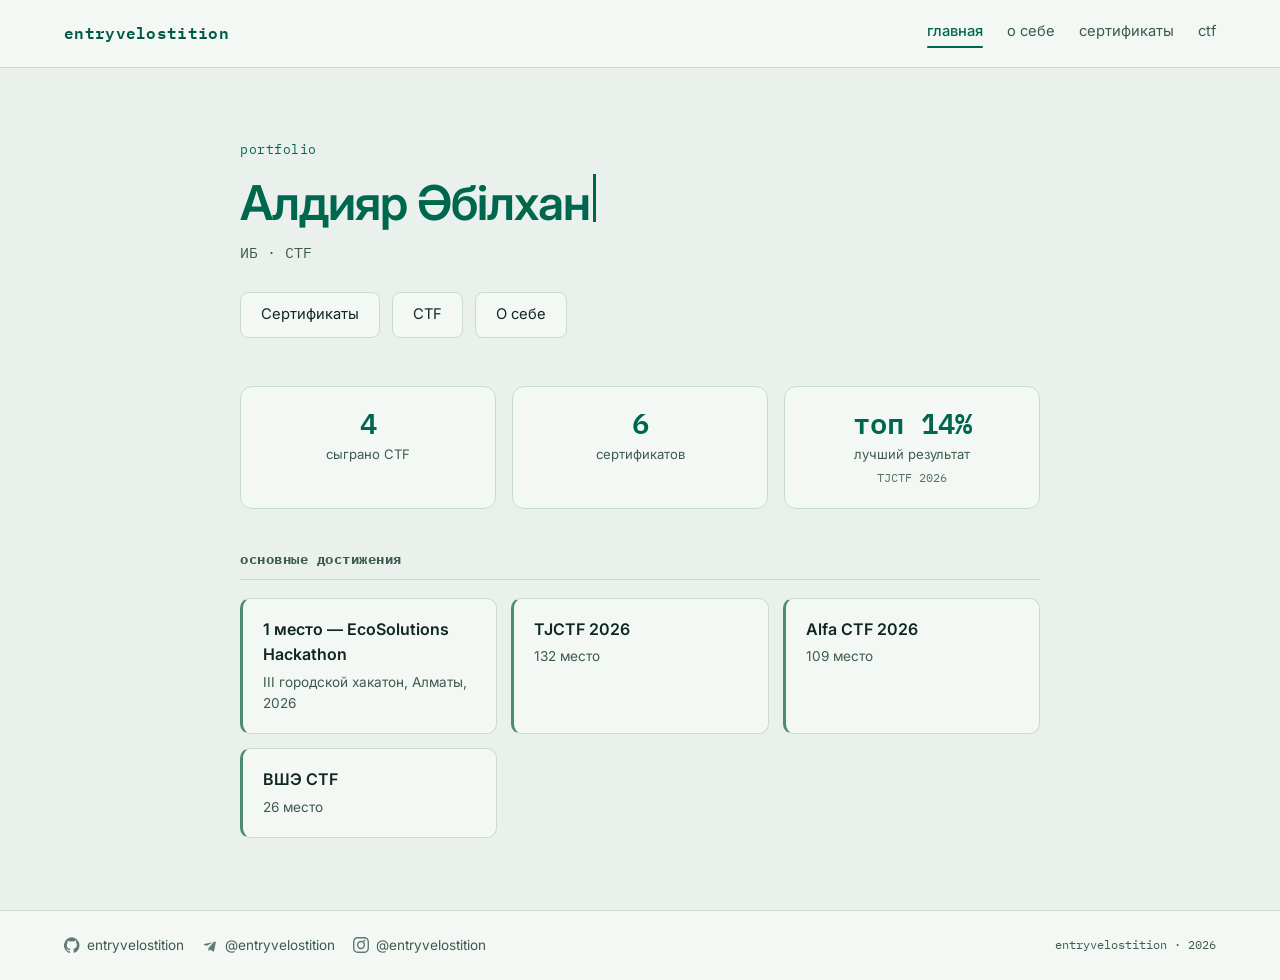
==== index.html @ f9817ddc "portfolio" ====
<!DOCTYPE html>
<html lang="ru">
<head>
<meta charset="UTF-8">
<meta name="viewport" content="width=device-width, initial-scale=1.0">
<title>m0rbidmask</title>
<link rel="preconnect" href="https://fonts.googleapis.com">
<link rel="preconnect" href="https://fonts.gstatic.com" crossorigin>
<link href="https://fonts.googleapis.com/css2?family=Inter:wght@400;500;600&family=IBM+Plex+Mono:wght@400;500&display=swap" rel="stylesheet">
<link rel="stylesheet" href="style.css">
</head>
<body>
<main>
  <section class="intro">
    <p class="eyebrow">portfolio</p>
    <h1><span class="nick" id="nick"></span><span class="tw-cursor" id="twcur"></span></h1>
    <p class="role" id="role"></p>
    <p class="tagline" id="tagline"></p>
    <div class="cta">
      <a href="certs.html" class="btn">Сертификаты</a>
      <a href="ctf.html" class="btn">CTF</a>
      <a href="bio.html" class="btn">О себе</a>
    </div>
  </section>

  <section class="stats" id="stats"></section>

  <section>
    <h2 class="block-h">основные достижения</h2>
    <div class="highlights" id="highlights"></div>
  </section>
</main>

<script src="data.js"></script>
<script src="common.js"></script>
<script>
buildChrome("home");
document.getElementById("role").textContent = PROFILE.role;
document.getElementById("highlights").innerHTML = HIGHLIGHTS.map(h=>`
  <div class="hl"><div class="t">${h.title}</div><div class="n">${h.note}</div></div>`).join("");

// --- цифры-достижения (считаются автоматически из data.js) ---
const played = CTF.filter(c => c.place > 0 && c.total > 0);
let best = null;
played.forEach(c => {
  const pct = Math.round(c.place / c.total * 100);
  if (best === null || pct < best.pct) best = { pct, event: c.event };
});
const stats = [
  { num: played.length,  label: "сыграно CTF" },
  { num: CERTS.length,   label: "сертификатов" },
  ...(best ? [{ num: "топ " + best.pct + "%", label: "лучший результат", sub: best.event }] : []),
];
document.getElementById("stats").innerHTML = stats.map(s=>`
  <div class="stat">
    <div class="stat-num">${s.num}</div>
    <div class="stat-label">${s.label}</div>
    ${s.sub ? `<div class="stat-sub">${s.sub}</div>` : ""}
  </div>`).join("");

// --- typewriter: печатаем имя, затем tagline по очереди ---
const nickEl = document.getElementById("nick");
const tagEl  = document.getElementById("tagline");
const curEl  = document.getElementById("twcur");
const NAME = PROFILE.name || PROFILE.nick;
const TAG  = PROFILE.tagline || "";
const reduceMotion = window.matchMedia("(prefers-reduced-motion: reduce)").matches;

function typeText(el, txt, speed, done){
  let i = 0;
  (function step(){
    if(i <= txt.length){ el.textContent = txt.slice(0, i++); setTimeout(step, speed); }
    else if(done) done();
  })();
}

if(reduceMotion){
  // если анимации отключены — показываем сразу
  nickEl.textContent = NAME;
  tagEl.textContent  = TAG;
  if(curEl) curEl.style.display = "none";
} else {
  nickEl.textContent = "";
  tagEl.textContent  = "";
  typeText(nickEl, NAME, 80, ()=>{
    setTimeout(()=>typeText(tagEl, TAG, 30, ()=>{
      if(curEl) curEl.style.display = "none";  // курсор гаснет после печати
    }), 400);
  });
}

// --- анимация появления при скролле (без .intro — там печать) ---
const io = new IntersectionObserver((entries)=>{
  entries.forEach(e=>{ if(e.isIntersecting){ e.target.classList.add("in"); io.unobserve(e.target); } });
}, { threshold: 0.12 });
document.querySelectorAll(".stat, .hl, .block-h").forEach((el,i)=>{
  el.classList.add("reveal");
  el.style.transitionDelay = (i * 60) + "ms";
  io.observe(el);
});
</script>
</body>
</html>
---- style.css ----
/* ===== palette (с картинки) ===== */
:root{
  --sage:#4f8a74;       /* приглушённый изумруд */
  --olive:#005a45;      /* тёмный изумруд */
  --light:#a9cdbf;      /* светлый мятно-изумрудный */
  --mist:#9fb5ad;       /* серо-зелёный */
  --cream:#eaf1ed;      /* холодный кремовый фон */
  --paper:#f3f8f5;      /* светлее фон карточек */
  --ink:#10271f;        /* основной текст */
  --ink-soft:#3d5a4f;   /* приглушённый */
  --line:#cadbd2;       /* границы */
  --accent:#00674f;     /* акцент — Emerald Green */
  --sans:'Inter',system-ui,-apple-system,sans-serif;
  --mono:'IBM Plex Mono','JetBrains Mono',monospace;
}
*{box-sizing:border-box;margin:0;padding:0}
html{scroll-behavior:smooth}
body{
  font-family:var(--sans);background:var(--cream);color:var(--ink);
  line-height:1.6;-webkit-font-smoothing:antialiased;
  min-height:100vh;display:flex;flex-direction:column;
}
a{color:inherit;text-decoration:none}

/* ===== nav ===== */
.nav{
  display:flex;align-items:center;justify-content:space-between;
  padding:20px clamp(20px,5vw,72px);
  background:var(--paper);border-bottom:1px solid var(--line);
  position:sticky;top:0;z-index:10;
}
.brand{font-family:var(--mono);font-weight:600;font-size:1rem;color:var(--olive);letter-spacing:.3px}
.links{display:flex;gap:24px;font-size:.92rem}
.links a{color:var(--ink-soft);padding-bottom:3px;position:relative;transition:color .15s}
.links a:hover{color:var(--ink)}
.links a.active{color:var(--accent);font-weight:500}
.links a.active::after{content:"";position:absolute;left:0;right:0;bottom:-1px;height:2px;background:var(--accent);border-radius:2px}

/* ===== layout ===== */
main{flex:1;width:100%;max-width:880px;margin:0 auto;padding:clamp(40px,6vw,72px) clamp(20px,5vw,40px)}
.page-title{font-size:1.5rem;font-weight:600;margin-bottom:8px;letter-spacing:-.3px}
.page-sub{color:var(--ink-soft);margin-bottom:36px;font-size:.98rem}
.eyebrow{font-family:var(--mono);font-size:.8rem;color:var(--accent);letter-spacing:.5px;text-transform:lowercase;margin-bottom:14px}

/* ===== home ===== */
.intro{margin-bottom:48px}
.intro h1{font-size:clamp(2rem,5vw,3rem);font-weight:600;letter-spacing:-1px;line-height:1.1}
.intro h1 .nick{color:var(--accent)}
.intro .role{font-family:var(--mono);color:var(--ink-soft);font-size:.95rem;margin-top:10px}
.intro .tagline{font-size:1.05rem;color:var(--ink-soft);max-width:540px;margin-top:18px}
.intro .cta{display:flex;gap:12px;flex-wrap:wrap;margin-top:28px}
.btn{
  font-size:.92rem;padding:10px 20px;border-radius:8px;border:1px solid var(--line);
  background:var(--paper);transition:.15s;color:var(--ink)
}
.btn:hover{border-color:var(--accent);color:var(--accent)}
.btn.primary{background:var(--accent);color:var(--paper);border-color:var(--accent)}
.btn.primary:hover{background:var(--olive);color:var(--paper)}

.block-h{font-size:.85rem;font-family:var(--mono);text-transform:lowercase;letter-spacing:.5px;color:var(--ink-soft);margin:0 0 18px;padding-bottom:8px;border-bottom:1px solid var(--line)}

/* highlights */
.highlights{display:grid;grid-template-columns:repeat(auto-fill,minmax(240px,1fr));gap:14px}
.hl{
  background:var(--paper);border:1px solid var(--line);border-radius:10px;padding:18px 20px;
  border-left:3px solid var(--sage);transition:.15s
}
.hl:hover{border-left-color:var(--accent);transform:translateY(-2px)}
.hl .t{font-weight:600;font-size:1rem;margin-bottom:4px}
.hl .n{font-size:.85rem;color:var(--ink-soft)}

/* ===== bio ===== */
.bio p{font-size:1.05rem;color:var(--ink);margin-bottom:18px;max-width:640px}
.bio-meta{margin-top:36px;display:flex;flex-wrap:wrap;gap:10px}
.bio-meta span{font-family:var(--mono);font-size:.82rem;background:var(--paper);border:1px solid var(--line);padding:7px 13px;border-radius:6px;color:var(--ink-soft)}

/* ===== certs ===== */
.cert-filters{display:flex;flex-wrap:wrap;gap:10px;margin-bottom:24px}
.cert-filter{
  font-family:var(--mono);font-size:.85rem;color:var(--ink-soft);
  background:var(--paper);border:1px solid var(--line);border-radius:999px;
  padding:7px 16px;cursor:pointer;transition:all .15s;
}
.cert-filter:hover{color:var(--ink);border-color:var(--accent)}
.cert-filter.active{background:var(--accent);color:#fff;border-color:var(--accent)}
.cert-grid{display:grid;grid-template-columns:repeat(auto-fill,minmax(220px,1fr));gap:16px}
.cert{
  background:var(--paper);border:1px solid var(--line);border-radius:12px;overflow:hidden;
  display:flex;flex-direction:column;transition:.18s
}
.cert:hover{transform:translateY(-3px);box-shadow:0 10px 28px -16px rgba(51,57,44,.4);border-color:var(--sage)}
.cert-thumb{aspect-ratio:4/3;background:var(--cream);display:flex;align-items:center;justify-content:center;border-bottom:1px solid var(--line);overflow:hidden}
.cert-thumb img{width:100%;height:100%;object-fit:cover}
.cert-thumb .ph{font-family:var(--mono);font-size:2.2rem;color:var(--sage)}
.cert-body{padding:14px 16px;flex:1}
.cert-body h3{font-size:.98rem;font-weight:600;margin-bottom:4px;line-height:1.3}
.cert-body .iss{font-size:.82rem;color:var(--ink-soft)}
.cert-body .dt{font-family:var(--mono);font-size:.76rem;color:var(--accent);margin-top:6px}
.cert-open{font-family:var(--mono);font-size:.75rem;color:var(--ink-soft);padding:0 16px 13px}

/* ===== ctf ===== */
.chips{display:flex;gap:8px;flex-wrap:wrap;margin-bottom:18px}
.chip{font-family:var(--mono);font-size:.8rem;padding:6px 14px;border-radius:18px;background:var(--paper);border:1px solid var(--line);color:var(--ink-soft);cursor:pointer;transition:.15s}
.chip:hover{color:var(--ink)}
.chip.on{background:var(--accent);color:var(--paper);border-color:var(--accent)}

.ctf-table{border:1px solid var(--line);border-radius:12px;overflow:hidden;background:var(--paper)}
.row{display:grid;grid-template-columns:1.7fr .9fr .9fr .55fr;gap:14px;padding:15px 20px;align-items:center;border-bottom:1px solid var(--line);transition:.15s}
.row:last-child{border-bottom:none}
.row.head{background:var(--cream);font-family:var(--mono);font-size:.72rem;text-transform:uppercase;letter-spacing:.6px;color:var(--ink-soft)}
a.row:hover{background:var(--cream)}
a.row.top{box-shadow:inset 3px 0 0 var(--accent)}
.c-event strong{display:block;font-size:.98rem;font-weight:600}
.row-tags{display:flex;gap:6px;margin-top:5px}
.row-tags i{font-style:normal;font-family:var(--mono);font-size:.68rem;color:var(--ink-soft);background:var(--cream);border:1px solid var(--line);padding:2px 7px;border-radius:4px}
.c-place b{font-family:var(--mono);font-size:1.05rem}
.c-place small{font-family:var(--mono);color:var(--ink-soft)}
.pct{display:inline-block;margin-left:7px;font-family:var(--mono);font-size:.7rem;color:var(--ink-soft)}
.pct.top{color:var(--accent)}
.c-team{font-family:var(--mono);font-size:.86rem;color:var(--ink-soft)}
.c-date{font-family:var(--mono);font-size:.8rem;color:var(--ink-soft)}
.empty-note{color:var(--ink-soft);font-size:.9rem;margin-top:14px}

/* ===== footer ===== */
.foot{display:flex;justify-content:space-between;align-items:center;gap:16px;flex-wrap:wrap;padding:24px clamp(20px,5vw,72px);border-top:1px solid var(--line);background:var(--paper)}
.foot-links{display:flex;gap:18px;flex-wrap:wrap}
.foot-links a{display:inline-flex;align-items:center;gap:7px;font-size:.85rem;color:var(--ink-soft);transition:color .15s}
.foot-links a:hover{color:var(--accent)}
.foot-links svg{opacity:.8}
.foot-note{font-family:var(--mono);font-size:.78rem;color:var(--ink-soft)}

/* ===== responsive ===== */
@media(max-width:680px){
  .row{grid-template-columns:1fr;gap:7px;padding:15px}
  .row.head{display:none}
  .c-place{display:flex;align-items:center;gap:6px}
  .c-team::before{content:"команда: ";color:var(--ink-soft)}
  .links{gap:16px}
  .foot{flex-direction:column;align-items:flex-start}
}
@media(prefers-reduced-motion:reduce){*{transition:none!important}}

/* ===== stats (цифры на главной) ===== */
.stats{display:flex;flex-wrap:wrap;gap:16px;margin:8px 0 40px}
.stat{
  flex:1;min-width:120px;background:var(--paper);border:1px solid var(--line);
  border-radius:12px;padding:20px 18px;text-align:center;
}
.stat-num{font-family:var(--mono);font-size:1.8rem;font-weight:600;color:var(--accent);line-height:1.1}
.stat-label{font-size:.82rem;color:var(--ink-soft);margin-top:6px}
.stat-sub{font-family:var(--mono);font-size:.72rem;color:var(--ink-soft);margin-top:4px;opacity:.85}

/* ===== reveal-анимация ===== */
.reveal{opacity:0;transform:translateY(14px);transition:opacity .5s ease,transform .5s ease}
.reveal.in{opacity:1;transform:none}

/* ===== 404 ===== */
.nf{max-width:620px}
.nf-code{font-family:var(--mono);font-size:clamp(3.5rem,12vw,6rem);font-weight:600;color:var(--accent);line-height:1;letter-spacing:2px}
.nf-title{font-size:1.6rem;margin:8px 0 6px}
.nf-sub{color:var(--ink-soft);margin-bottom:24px}
.nf-term{
  font-family:var(--mono);font-size:.82rem;line-height:1.7;color:var(--ink);
  background:var(--paper);border:1px solid var(--line);border-radius:10px;
  padding:18px 20px;overflow-x:auto;white-space:pre-wrap;word-break:break-all;margin-bottom:28px;
}
.nf-prompt{color:var(--accent)}
.nf-cursor{animation:nf-blink 1.1s steps(1) infinite}
@keyframes nf-blink{0%,50%{opacity:1}50.01%,100%{opacity:0}}

/* ===== typewriter курсор ===== */
.tw-cursor{display:inline-block;width:3px;height:1em;background:var(--accent);margin-left:3px;vertical-align:-2px;animation:tw-blink 1s steps(1) infinite}
@keyframes tw-blink{0%,50%{opacity:1}50.01%,100%{opacity:0}}
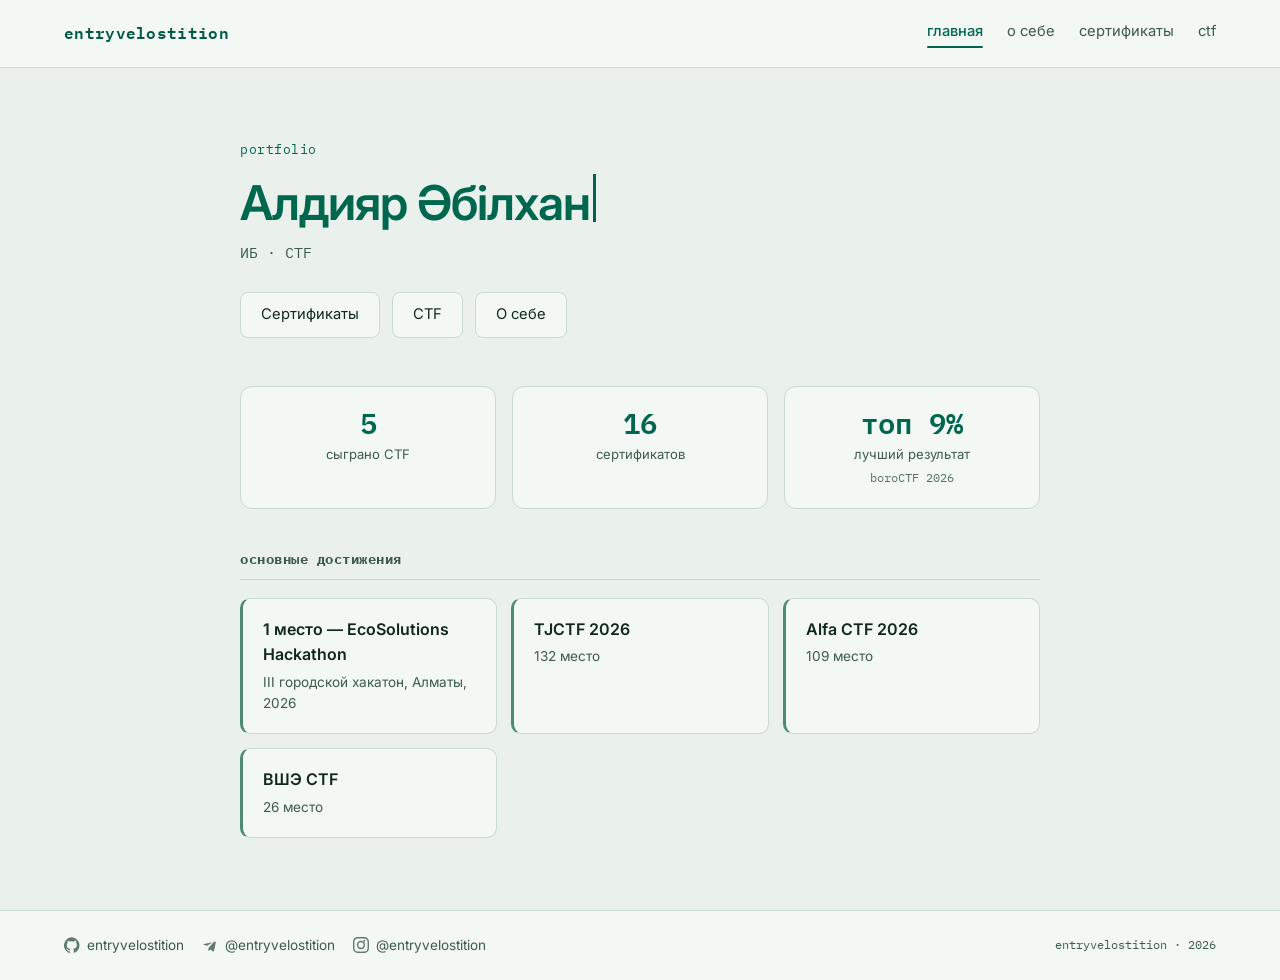
==== commit ac6a140a: "data update" ====
--- a/index.html
+++ b/index.html
@@ -40,11 +40,11 @@
   <div class="hl"><div class="t">${h.title}</div><div class="n">${h.note}</div></div>`).join("");
 
 // --- цифры-достижения (считаются автоматически из data.js) ---
-const played = CTF.filter(c => c.place > 0 && c.total > 0);
+const played = CTF.filter(c => ctfPct(c));
 let best = null;
 played.forEach(c => {
-  const pct = Math.round(c.place / c.total * 100);
-  if (best === null || pct < best.pct) best = { pct, event: c.event };
+  const p = ctfPct(c).pct;
+  if (best === null || p < best.pct) best = { pct: p, event: c.event };
 });
 const stats = [
   { num: played.length,  label: "сыграно CTF" },
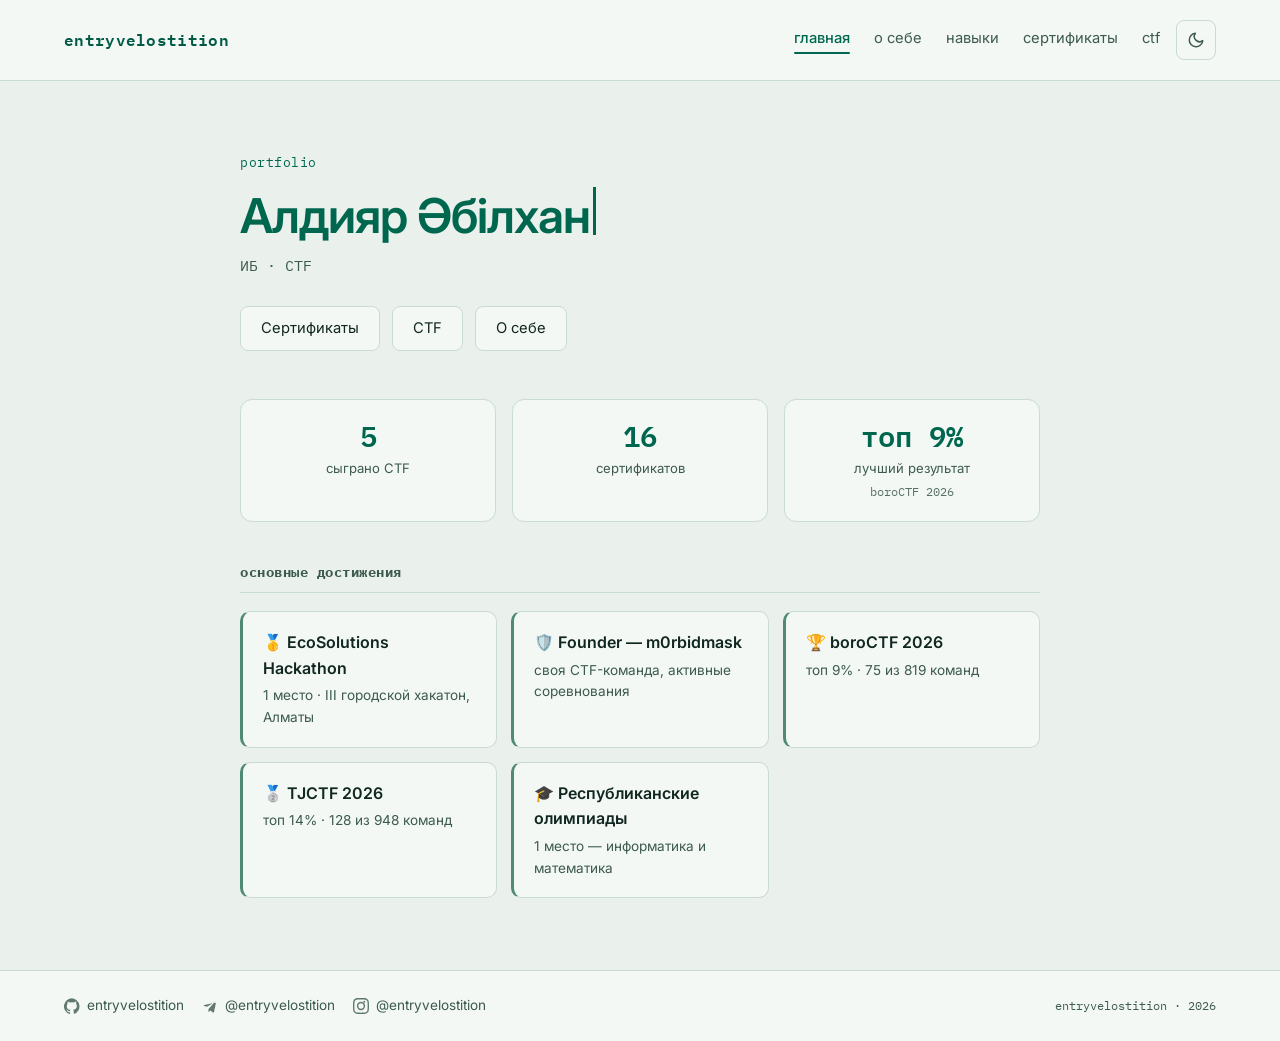
==== commit feb02269: "dark theme, light cert thumbnails, SEO meta, 404 fix - cert previews: 640px JPEG thumbs (~38 MB -> ~" ====
--- a/index.html
+++ b/index.html
@@ -4,6 +4,14 @@
 <meta charset="UTF-8">
 <meta name="viewport" content="width=device-width, initial-scale=1.0">
 <title>m0rbidmask</title>
+<meta name="description" content="Алдияр Әбілхан (entryvelostition) — информационная безопасность и CTF. Результаты соревнований, сертификаты, навыки.">
+<meta property="og:type" content="website">
+<meta property="og:title" content="Алдияр Әбілхан — ИБ · CTF">
+<meta property="og:description" content="Информационная безопасность, CTF, саморазвитие. Результаты, сертификаты, навыки.">
+<meta property="og:url" content="https://entryvelostition.github.io/">
+<meta name="theme-color" content="#00674f">
+<link rel="icon" href="favicon.svg" type="image/svg+xml">
+<script>try{var t=localStorage.getItem("theme");if(t)document.documentElement.dataset.theme=t}catch(e){}</script>
 <link rel="preconnect" href="https://fonts.googleapis.com">
 <link rel="preconnect" href="https://fonts.gstatic.com" crossorigin>
 <link href="https://fonts.googleapis.com/css2?family=Inter:wght@400;500;600&family=IBM+Plex+Mono:wght@400;500&display=swap" rel="stylesheet">
@@ -13,7 +21,7 @@
 <main>
   <section class="intro">
     <p class="eyebrow">portfolio</p>
-    <h1><span class="nick" id="nick"></span><span class="tw-cursor" id="twcur"></span></h1>
+    <h1><span class="nick" id="nick">Алдияр Әбілхан</span><span class="tw-cursor" id="twcur"></span></h1>
     <p class="role" id="role"></p>
     <p class="tagline" id="tagline"></p>
     <div class="cta">
--- a/style.css
+++ b/style.css
@@ -10,8 +10,27 @@
   --ink-soft:#3d5a4f;   /* приглушённый */
   --line:#cadbd2;       /* границы */
   --accent:#00674f;     /* акцент — Emerald Green */
+  --on-accent:#ffffff;  /* текст на акцентном фоне */
+  --shadow:rgba(16,39,31,.35);
   --sans:'Inter',system-ui,-apple-system,sans-serif;
   --mono:'IBM Plex Mono','JetBrains Mono',monospace;
+  color-scheme:light;
+}
+
+/* ===== тёмная тема: по системе или по кнопке ===== */
+@media (prefers-color-scheme:dark){
+  :root:not([data-theme="light"]){
+    --sage:#4f8a74; --olive:#86d4b4; --light:#24443a; --mist:#4a615a;
+    --cream:#0c1512; --paper:#121e1a; --ink:#e2ede8; --ink-soft:#9bb3a9;
+    --line:#22352e; --accent:#4cc69b; --on-accent:#06120e; --shadow:rgba(0,0,0,.6);
+    color-scheme:dark;
+  }
+}
+:root[data-theme="dark"]{
+  --sage:#4f8a74; --olive:#86d4b4; --light:#24443a; --mist:#4a615a;
+  --cream:#0c1512; --paper:#121e1a; --ink:#e2ede8; --ink-soft:#9bb3a9;
+  --line:#22352e; --accent:#4cc69b; --on-accent:#06120e; --shadow:rgba(0,0,0,.6);
+  color-scheme:dark;
 }
 *{box-sizing:border-box;margin:0;padding:0}
 html{scroll-behavior:smooth}
@@ -19,22 +38,42 @@
   font-family:var(--sans);background:var(--cream);color:var(--ink);
   line-height:1.6;-webkit-font-smoothing:antialiased;
   min-height:100vh;display:flex;flex-direction:column;
+  overflow-x:hidden;
 }
 a{color:inherit;text-decoration:none}
+:focus-visible{outline:2px solid var(--accent);outline-offset:3px;border-radius:6px}
+::selection{background:var(--accent);color:var(--on-accent)}
 
 /* ===== nav ===== */
 .nav{
-  display:flex;align-items:center;justify-content:space-between;
+  display:flex;align-items:center;justify-content:space-between;gap:16px;
   padding:20px clamp(20px,5vw,72px);
   background:var(--paper);border-bottom:1px solid var(--line);
   position:sticky;top:0;z-index:10;
 }
 .brand{font-family:var(--mono);font-weight:600;font-size:1rem;color:var(--olive);letter-spacing:.3px}
-.links{display:flex;gap:24px;font-size:.92rem}
+.links{display:flex;gap:24px;font-size:.92rem;margin-left:auto}
+.nav-actions{display:flex;align-items:center;gap:8px}
+
+/* переключатель темы */
+.theme-toggle{display:flex;align-items:center;justify-content:center;width:40px;height:40px;padding:0;background:none;border:1px solid var(--line);border-radius:8px;color:var(--ink-soft);cursor:pointer;transition:.15s}
+.theme-toggle:hover{border-color:var(--accent);color:var(--accent)}
+.theme-toggle .i-sun{display:none}
+:root[data-theme="dark"] .theme-toggle .i-sun{display:block}
+:root[data-theme="dark"] .theme-toggle .i-moon{display:none}
+@media (prefers-color-scheme:dark){
+  :root:not([data-theme="light"]) .theme-toggle .i-sun{display:block}
+  :root:not([data-theme="light"]) .theme-toggle .i-moon{display:none}
+}
 .links a{color:var(--ink-soft);padding-bottom:3px;position:relative;transition:color .15s}
 .links a:hover{color:var(--ink)}
 .links a.active{color:var(--accent);font-weight:500}
 .links a.active::after{content:"";position:absolute;left:0;right:0;bottom:-1px;height:2px;background:var(--accent);border-radius:2px}
+
+/* бургер-кнопка (скрыта на десктопе) */
+.nav-burger{display:none;flex-direction:column;justify-content:center;gap:5px;width:40px;height:40px;padding:0;background:none;border:1px solid var(--line);border-radius:8px;cursor:pointer;transition:.15s}
+.nav-burger span{display:block;width:20px;height:2px;margin:0 auto;background:var(--ink-soft);border-radius:2px;transition:.2s}
+.nav-burger:hover{border-color:var(--accent)}
 
 /* ===== layout ===== */
 main{flex:1;width:100%;max-width:880px;margin:0 auto;padding:clamp(40px,6vw,72px) clamp(20px,5vw,40px)}
@@ -54,8 +93,8 @@
   background:var(--paper);transition:.15s;color:var(--ink)
 }
 .btn:hover{border-color:var(--accent);color:var(--accent)}
-.btn.primary{background:var(--accent);color:var(--paper);border-color:var(--accent)}
-.btn.primary:hover{background:var(--olive);color:var(--paper)}
+.btn.primary{background:var(--accent);color:var(--on-accent);border-color:var(--accent)}
+.btn.primary:hover{background:var(--olive);color:var(--on-accent)}
 
 .block-h{font-size:.85rem;font-family:var(--mono);text-transform:lowercase;letter-spacing:.5px;color:var(--ink-soft);margin:0 0 18px;padding-bottom:8px;border-bottom:1px solid var(--line)}
 
@@ -82,13 +121,13 @@
   padding:7px 16px;cursor:pointer;transition:all .15s;
 }
 .cert-filter:hover{color:var(--ink);border-color:var(--accent)}
-.cert-filter.active{background:var(--accent);color:#fff;border-color:var(--accent)}
+.cert-filter.active{background:var(--accent);color:var(--on-accent);border-color:var(--accent)}
 .cert-grid{display:grid;grid-template-columns:repeat(auto-fill,minmax(220px,1fr));gap:16px}
 .cert{
   background:var(--paper);border:1px solid var(--line);border-radius:12px;overflow:hidden;
   display:flex;flex-direction:column;transition:.18s
 }
-.cert:hover{transform:translateY(-3px);box-shadow:0 10px 28px -16px rgba(51,57,44,.4);border-color:var(--sage)}
+.cert:hover{transform:translateY(-3px);box-shadow:0 10px 28px -16px var(--shadow);border-color:var(--sage)}
 .cert-thumb{aspect-ratio:4/3;background:var(--cream);display:flex;align-items:center;justify-content:center;border-bottom:1px solid var(--line);overflow:hidden}
 .cert-thumb img{width:100%;height:100%;object-fit:cover}
 .cert-thumb .ph{font-family:var(--mono);font-size:2.2rem;color:var(--sage)}
@@ -102,7 +141,7 @@
 .chips{display:flex;gap:8px;flex-wrap:wrap;margin-bottom:18px}
 .chip{font-family:var(--mono);font-size:.8rem;padding:6px 14px;border-radius:18px;background:var(--paper);border:1px solid var(--line);color:var(--ink-soft);cursor:pointer;transition:.15s}
 .chip:hover{color:var(--ink)}
-.chip.on{background:var(--accent);color:var(--paper);border-color:var(--accent)}
+.chip.on{background:var(--accent);color:var(--on-accent);border-color:var(--accent)}
 
 .ctf-table{border:1px solid var(--line);border-radius:12px;overflow:hidden;background:var(--paper)}
 .row{display:grid;grid-template-columns:1.7fr .9fr .9fr .55fr;gap:14px;padding:15px 20px;align-items:center;border-bottom:1px solid var(--line);transition:.15s}
@@ -135,8 +174,25 @@
   .row.head{display:none}
   .c-place{display:flex;align-items:center;gap:6px}
   .c-team::before{content:"команда: ";color:var(--ink-soft)}
-  .links{gap:16px}
   .foot{flex-direction:column;align-items:flex-start}
+
+  /* мобильная навигация: бургер + выпадающее меню */
+  .nav{flex-wrap:wrap;gap:0}
+  .nav-actions{margin-left:auto}
+  .nav-burger{display:flex}
+  .links{
+    display:none;flex-direction:column;gap:0;width:100%;
+    order:3;margin-top:14px;border-top:1px solid var(--line);padding-top:8px;
+  }
+  .nav.open .links{display:flex}
+  .links a{padding:12px 4px;font-size:1rem;border-bottom:1px solid var(--line)}
+  .links a:last-child{border-bottom:none}
+  .links a.active::after{display:none}
+  .links a.active{color:var(--accent);border-left:3px solid var(--accent);padding-left:12px}
+  /* анимация иконки бургера в крестик */
+  .nav.open .nav-burger span:nth-child(1){transform:translateY(7px) rotate(45deg)}
+  .nav.open .nav-burger span:nth-child(2){opacity:0}
+  .nav.open .nav-burger span:nth-child(3){transform:translateY(-7px) rotate(-45deg)}
 }
 @media(prefers-reduced-motion:reduce){*{transition:none!important}}
 
@@ -171,3 +227,21 @@
 /* ===== typewriter курсор ===== */
 .tw-cursor{display:inline-block;width:3px;height:1em;background:var(--accent);margin-left:3px;vertical-align:-2px;animation:tw-blink 1s steps(1) infinite}
 @keyframes tw-blink{0%,50%{opacity:1}50.01%,100%{opacity:0}}
+
+/* ===== skills (вкладка навыки) ===== */
+.skills-grid{display:grid;grid-template-columns:repeat(auto-fill,minmax(300px,1fr));gap:16px}
+.skill-cat{
+  background:var(--paper);border:1px solid var(--line);border-radius:12px;
+  padding:18px 20px;border-left:3px solid var(--sage);transition:.15s
+}
+.skill-cat:hover{border-left-color:var(--accent);transform:translateY(-2px)}
+.skill-cat-head{display:flex;align-items:center;justify-content:space-between;margin-bottom:14px}
+.skill-cat-name{font-family:var(--mono);font-weight:600;font-size:.95rem;color:var(--olive);letter-spacing:.3px}
+.skill-cat-count{font-family:var(--mono);font-size:.72rem;color:var(--ink-soft);background:var(--cream);border:1px solid var(--line);border-radius:999px;padding:2px 9px}
+.skill-tags{display:flex;flex-wrap:wrap;gap:8px}
+.skill-tag{
+  font-family:var(--mono);font-size:.78rem;color:var(--ink-soft);
+  background:var(--cream);border:1px solid var(--line);border-radius:6px;
+  padding:5px 11px;transition:.15s;cursor:default
+}
+.skill-tag:hover{color:var(--accent);border-color:var(--accent)}
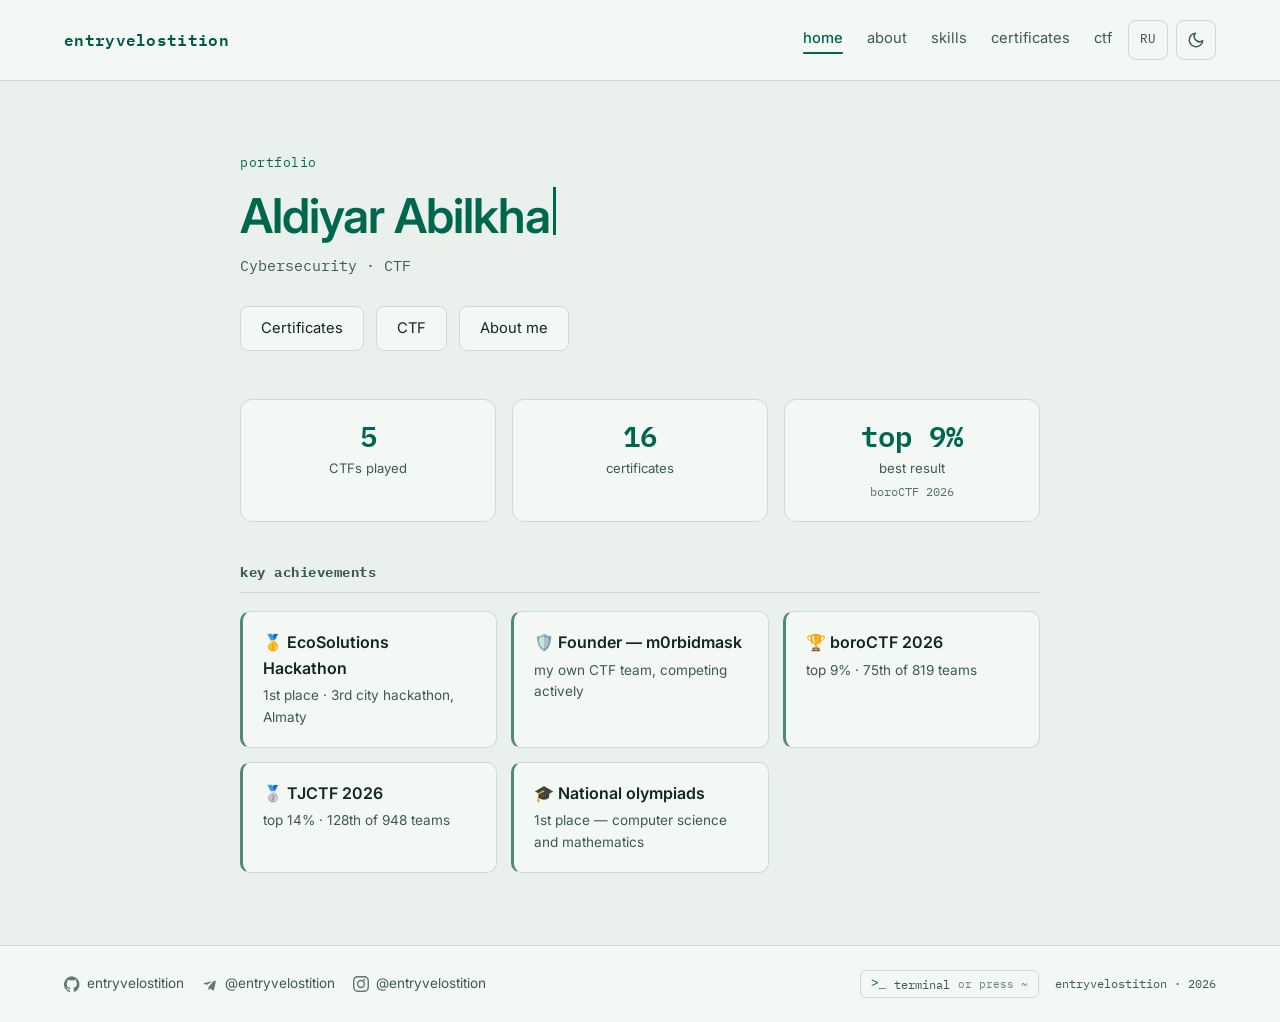
==== commit 113efb36: "RU/EN, writeups section, terminal, cert viewer, CTF dates - RU/EN: language toggle, auto by browser " ====
--- a/index.html
+++ b/index.html
@@ -6,9 +6,14 @@
 <title>m0rbidmask</title>
 <meta name="description" content="Алдияр Әбілхан (entryvelostition) — информационная безопасность и CTF. Результаты соревнований, сертификаты, навыки.">
 <meta property="og:type" content="website">
+<meta property="og:site_name" content="entryvelostition">
 <meta property="og:title" content="Алдияр Әбілхан — ИБ · CTF">
 <meta property="og:description" content="Информационная безопасность, CTF, саморазвитие. Результаты, сертификаты, навыки.">
 <meta property="og:url" content="https://entryvelostition.github.io/">
+<meta property="og:image" content="https://entryvelostition.github.io/og.png">
+<meta property="og:image:width" content="1200">
+<meta property="og:image:height" content="630">
+<meta name="twitter:card" content="summary_large_image">
 <meta name="theme-color" content="#00674f">
 <link rel="icon" href="favicon.svg" type="image/svg+xml">
 <script>try{var t=localStorage.getItem("theme");if(t)document.documentElement.dataset.theme=t}catch(e){}</script>
@@ -25,16 +30,16 @@
     <p class="role" id="role"></p>
     <p class="tagline" id="tagline"></p>
     <div class="cta">
-      <a href="certs.html" class="btn">Сертификаты</a>
-      <a href="ctf.html" class="btn">CTF</a>
-      <a href="bio.html" class="btn">О себе</a>
+      <a href="certs.html" class="btn" data-i18n="home.certs">Сертификаты</a>
+      <a href="ctf.html" class="btn" data-i18n="home.ctf">CTF</a>
+      <a href="bio.html" class="btn" data-i18n="home.bio">О себе</a>
     </div>
   </section>
 
   <section class="stats" id="stats"></section>
 
   <section>
-    <h2 class="block-h">основные достижения</h2>
+    <h2 class="block-h" data-i18n="home.highlights">основные достижения</h2>
     <div class="highlights" id="highlights"></div>
   </section>
 </main>
@@ -43,21 +48,21 @@
 <script src="common.js"></script>
 <script>
 buildChrome("home");
-document.getElementById("role").textContent = PROFILE.role;
+document.getElementById("role").textContent = L(PROFILE, "role");
 document.getElementById("highlights").innerHTML = HIGHLIGHTS.map(h=>`
-  <div class="hl"><div class="t">${h.title}</div><div class="n">${h.note}</div></div>`).join("");
+  <div class="hl"><div class="t">${L(h,"title")}</div><div class="n">${L(h,"note")}</div></div>`).join("");
 
 // --- цифры-достижения (считаются автоматически из data.js) ---
 const played = CTF.filter(c => ctfPct(c));
 let best = null;
 played.forEach(c => {
   const p = ctfPct(c).pct;
-  if (best === null || p < best.pct) best = { pct: p, event: c.event };
+  if (best === null || p < best.pct) best = { pct: p, event: L(c, "event") };
 });
 const stats = [
-  { num: played.length,  label: "сыграно CTF" },
-  { num: CERTS.length,   label: "сертификатов" },
-  ...(best ? [{ num: "топ " + best.pct + "%", label: "лучший результат", sub: best.event }] : []),
+  { num: played.length,  label: t("stat.played") },
+  { num: CERTS.length,   label: t("stat.certs") },
+  ...(best ? [{ num: t("top") + " " + best.pct + "%", label: t("stat.best"), sub: best.event }] : []),
 ];
 document.getElementById("stats").innerHTML = stats.map(s=>`
   <div class="stat">
@@ -70,8 +75,8 @@
 const nickEl = document.getElementById("nick");
 const tagEl  = document.getElementById("tagline");
 const curEl  = document.getElementById("twcur");
-const NAME = PROFILE.name || PROFILE.nick;
-const TAG  = PROFILE.tagline || "";
+const NAME = L(PROFILE, "name") || PROFILE.nick;
+const TAG  = L(PROFILE, "tagline") || "";
 const reduceMotion = window.matchMedia("(prefers-reduced-motion: reduce)").matches;
 
 function typeText(el, txt, speed, done){
@@ -83,7 +88,6 @@
 }
 
 if(reduceMotion){
-  // если анимации отключены — показываем сразу
   nickEl.textContent = NAME;
   tagEl.textContent  = TAG;
   if(curEl) curEl.style.display = "none";
@@ -92,12 +96,12 @@
   tagEl.textContent  = "";
   typeText(nickEl, NAME, 80, ()=>{
     setTimeout(()=>typeText(tagEl, TAG, 30, ()=>{
-      if(curEl) curEl.style.display = "none";  // курсор гаснет после печати
+      if(curEl) curEl.style.display = "none";
     }), 400);
   });
 }
 
-// --- анимация появления при скролле (без .intro — там печать) ---
+// --- анимация появления при скролле ---
 const io = new IntersectionObserver((entries)=>{
   entries.forEach(e=>{ if(e.isIntersecting){ e.target.classList.add("in"); io.unobserve(e.target); } });
 }, { threshold: 0.12 });
--- a/style.css
+++ b/style.css
@@ -58,6 +58,8 @@
 /* переключатель темы */
 .theme-toggle{display:flex;align-items:center;justify-content:center;width:40px;height:40px;padding:0;background:none;border:1px solid var(--line);border-radius:8px;color:var(--ink-soft);cursor:pointer;transition:.15s}
 .theme-toggle:hover{border-color:var(--accent);color:var(--accent)}
+.lang-toggle{height:40px;min-width:40px;padding:0 8px;background:none;border:1px solid var(--line);border-radius:8px;color:var(--ink-soft);font-family:var(--mono);font-size:.78rem;font-weight:500;letter-spacing:.5px;cursor:pointer;transition:.15s}
+.lang-toggle:hover{border-color:var(--accent);color:var(--accent)}
 .theme-toggle .i-sun{display:none}
 :root[data-theme="dark"] .theme-toggle .i-sun{display:block}
 :root[data-theme="dark"] .theme-toggle .i-moon{display:none}
@@ -158,6 +160,13 @@
 .pct.top{color:var(--accent)}
 .c-team{font-family:var(--mono);font-size:.86rem;color:var(--ink-soft)}
 .c-date{font-family:var(--mono);font-size:.8rem;color:var(--ink-soft)}
+.c-when{display:block;font-family:var(--mono);font-size:.74rem;color:var(--ink-soft);margin-top:2px}
+.ctf-controls{display:flex;justify-content:space-between;align-items:flex-start;gap:12px;flex-wrap:wrap;margin-bottom:18px}
+.ctf-controls .chips{margin-bottom:0}
+.seg{display:inline-flex;border:1px solid var(--line);border-radius:18px;background:var(--paper);padding:2px}
+.seg button{font-family:var(--mono);font-size:.78rem;padding:5px 12px;border:0;border-radius:16px;background:none;color:var(--ink-soft);cursor:pointer;transition:.15s}
+.seg button:hover{color:var(--ink)}
+.seg button.on{background:var(--cream);color:var(--accent);box-shadow:inset 0 0 0 1px var(--line)}
 .empty-note{color:var(--ink-soft);font-size:.9rem;margin-top:14px}
 
 /* ===== footer ===== */
@@ -167,13 +176,106 @@
 .foot-links a:hover{color:var(--accent)}
 .foot-links svg{opacity:.8}
 .foot-note{font-family:var(--mono);font-size:.78rem;color:var(--ink-soft)}
+.foot-right{display:flex;align-items:center;gap:16px;flex-wrap:wrap}
+.term-open{display:inline-flex;align-items:center;gap:8px;font-family:var(--mono);font-size:.78rem;color:var(--ink-soft);background:none;border:1px solid var(--line);border-radius:6px;padding:5px 10px;cursor:pointer;transition:.15s}
+.term-open:hover{color:var(--accent);border-color:var(--accent)}
+.term-open>span{color:var(--accent);font-weight:500}
+.term-kbd{font-family:var(--mono);font-size:.7rem;opacity:.75}
+@media(hover:none){.term-kbd{display:none}}
+
+body.no-scroll{overflow:hidden}
+
+/* ===== терминал ===== */
+.term{position:fixed;inset:0;z-index:100;display:flex;align-items:flex-start;justify-content:center;padding:clamp(12px,8vh,90px) 16px 16px;background:rgba(5,12,9,.55);backdrop-filter:blur(3px);animation:fade-in .15s ease}
+.term[hidden]{display:none}
+.term-win{width:100%;max-width:760px;height:min(520px,calc(100dvh - 40px));display:flex;flex-direction:column;background:#0b1310;color:#d7e6df;border:1px solid #23362f;border-radius:12px;box-shadow:0 30px 80px -20px rgba(0,0,0,.7);overflow:hidden;font-family:var(--mono);font-size:.85rem;line-height:1.55}
+.term-bar{display:flex;align-items:center;gap:12px;padding:9px 12px;background:#111d18;border-bottom:1px solid #1e2f28}
+.term-dots{display:flex;gap:6px}
+.term-dots i{width:11px;height:11px;border-radius:50%;background:#2c3f37}
+.term-dots i:nth-child(1){background:#e0625a}.term-dots i:nth-child(2){background:#e0b54a}.term-dots i:nth-child(3){background:#4cc69b}
+.term-title{flex:1;font-size:.76rem;color:#7d978c;text-align:center;overflow:hidden;text-overflow:ellipsis;white-space:nowrap}
+.term-x{width:26px;height:26px;border:0;background:none;color:#7d978c;font-size:1.2rem;line-height:1;cursor:pointer;border-radius:6px}
+.term-x:hover{color:#fff;background:#1e2f28}
+.term-out{flex:1;overflow-y:auto;padding:14px 16px 4px;white-space:pre-wrap;word-break:break-word}
+.term-out a{color:#4cc69b;text-decoration:underline;text-underline-offset:2px}
+.term-line{display:flex;align-items:center;gap:8px;padding:6px 16px 14px;cursor:text}
+.term-ps,.t-ps{color:#4cc69b;white-space:nowrap}
+.term-in{flex:1;min-width:0;background:none;border:0;outline:none;color:#e9f3ee;font:inherit;caret-color:#4cc69b}
+.term-in:focus-visible{outline:none}
+.t-cmd{color:#e9f3ee}
+.t-dim{color:#7d978c}
+.t-err{color:#ef8a82}
+.t-acc{color:#4cc69b}
+@media(max-width:680px){.term-ps{max-width:42%;overflow:hidden;text-overflow:ellipsis}.term-win{font-size:.8rem}}
+
+/* ===== просмотр сертификата ===== */
+.viewer{position:fixed;inset:0;z-index:90;display:flex;align-items:center;justify-content:center;gap:12px;padding:24px 16px;background:rgba(5,12,9,.82);backdrop-filter:blur(4px);animation:fade-in .15s ease}
+.viewer[hidden]{display:none}
+.viewer-box{display:flex;flex-direction:column;max-width:min(1100px,100%);max-height:100%;margin:0;background:var(--paper);border:1px solid var(--line);border-radius:12px;overflow:hidden;box-shadow:0 30px 80px -20px rgba(0,0,0,.7)}
+.viewer-img{flex:1;min-height:0;display:flex;align-items:center;justify-content:center;background:#fff}
+.viewer-img img{display:block;max-width:100%;max-height:calc(100dvh - 190px);object-fit:contain;transition:filter .25s}
+.viewer-img img.loading{filter:blur(1.5px)}
+.viewer-cap{display:flex;justify-content:space-between;align-items:center;gap:16px;flex-wrap:wrap;padding:14px 18px;border-top:1px solid var(--line)}
+.viewer-text{min-width:0;flex:1}
+.viewer-text h3{font-size:1rem;font-weight:600;line-height:1.3}
+.viewer-text .iss{font-size:.82rem;color:var(--ink-soft)}
+.viewer-text .dt{font-family:var(--mono);font-size:.76rem;color:var(--accent);margin-top:2px}
+.viewer-actions{display:flex;align-items:center;gap:14px}
+.viewer-count{font-family:var(--mono);font-size:.78rem;color:var(--ink-soft)}
+.viewer-nav,.viewer-close{flex:none;display:flex;align-items:center;justify-content:center;width:46px;height:46px;border-radius:50%;border:1px solid rgba(255,255,255,.18);background:rgba(255,255,255,.08);color:#fff;font-size:1.7rem;line-height:1;cursor:pointer;transition:.15s}
+.viewer-nav:hover,.viewer-close:hover{background:rgba(255,255,255,.18)}
+.viewer-close{position:absolute;top:14px;right:14px;width:40px;height:40px;font-size:1.4rem}
+.viewer.single .viewer-nav,.viewer.single .viewer-count{display:none}
+@media(max-width:680px){
+  .viewer{padding:60px 10px 10px}
+  .viewer-nav{position:absolute;bottom:18px;z-index:1;width:40px;height:40px;background:rgba(0,0,0,.45)}
+  .viewer-nav.prev{left:16px}.viewer-nav.next{right:16px}
+  .viewer{padding-bottom:76px}
+  .viewer-cap{padding:12px 14px}
+  .viewer-img img{max-height:calc(100dvh - 300px)}
+}
+@keyframes fade-in{from{opacity:0}to{opacity:1}}
+
+/* ===== райтапы ===== */
+.wu-list{display:grid;gap:14px}
+.wu-card{display:block;background:var(--paper);border:1px solid var(--line);border-left:3px solid var(--sage);border-radius:12px;padding:18px 20px;transition:.15s}
+.wu-card:hover{border-left-color:var(--accent);transform:translateY(-2px)}
+.wu-card h3{font-size:1.1rem;font-weight:600;margin:6px 0 4px}
+.wu-card p{font-size:.92rem;color:var(--ink-soft)}
+.wu-meta{display:flex;flex-wrap:wrap;align-items:center;gap:10px;font-family:var(--mono);font-size:.76rem;color:var(--ink-soft)}
+.wu-cat{color:var(--on-accent);background:var(--accent);border-radius:4px;padding:1px 8px}
+.wu-foot{display:flex;justify-content:space-between;align-items:center;gap:10px;margin-top:12px}
+.wu-read{font-family:var(--mono);font-size:.78rem;color:var(--accent);white-space:nowrap}
+.wu-back{display:inline-block;font-family:var(--mono);font-size:.82rem;color:var(--ink-soft);margin-bottom:24px}
+.wu-back:hover{color:var(--accent)}
+.wu-head{margin-bottom:28px;padding-bottom:20px;border-bottom:1px solid var(--line)}
+.wu-head .page-title{margin:8px 0 10px;font-size:clamp(1.5rem,4vw,2rem)}
+
+/* текст райтапа (markdown) */
+.md{font-size:1rem;line-height:1.75;max-width:720px}
+.md>*+*{margin-top:1em}
+.md h2{font-size:1.3rem;margin-top:2em;letter-spacing:-.2px}
+.md h3{font-size:1.08rem;margin-top:1.6em}
+.md a{color:var(--accent);text-decoration:underline;text-underline-offset:2px}
+.md ul,.md ol{padding-left:1.4em}
+.md li+li{margin-top:.3em}
+.md blockquote{border-left:3px solid var(--sage);padding:4px 0 4px 16px;color:var(--ink-soft)}
+.md code{font-family:var(--mono);font-size:.86em;background:var(--paper);border:1px solid var(--line);border-radius:4px;padding:1px 5px}
+.md pre{background:#0d1117;border:1px solid var(--line);border-radius:10px;padding:14px 16px;overflow-x:auto;font-size:.85rem;line-height:1.55}
+.md pre code{background:none;border:0;padding:0;font-size:inherit;color:#e6edf3}
+.md pre code.hljs{padding:0;background:none}
+.md img{max-width:100%;height:auto;border-radius:8px;border:1px solid var(--line)}
+.md table{border-collapse:collapse;width:100%;font-size:.9rem;display:block;overflow-x:auto}
+.md th,.md td{border:1px solid var(--line);padding:7px 11px;text-align:left}
+.md th{background:var(--paper);font-weight:600}
+.md hr{border:0;border-top:1px solid var(--line);margin:2em 0}
 
 /* ===== responsive ===== */
 @media(max-width:680px){
   .row{grid-template-columns:1fr;gap:7px;padding:15px}
   .row.head{display:none}
   .c-place{display:flex;align-items:center;gap:6px}
-  .c-team::before{content:"команда: ";color:var(--ink-soft)}
+  .c-team::before{content:attr(data-label);color:var(--ink-soft)}
   .foot{flex-direction:column;align-items:flex-start}
 
   /* мобильная навигация: бургер + выпадающее меню */
@@ -194,7 +296,8 @@
   .nav.open .nav-burger span:nth-child(2){opacity:0}
   .nav.open .nav-burger span:nth-child(3){transform:translateY(-7px) rotate(-45deg)}
 }
-@media(prefers-reduced-motion:reduce){*{transition:none!important}}
+@media(max-width:380px){.brand{font-size:.88rem}.nav-actions{gap:6px}.lang-toggle,.theme-toggle,.nav-burger{width:36px;min-width:36px;height:36px}}
+@media(prefers-reduced-motion:reduce){*{transition:none!important;animation:none!important}}
 
 /* ===== stats (цифры на главной) ===== */
 .stats{display:flex;flex-wrap:wrap;gap:16px;margin:8px 0 40px}
